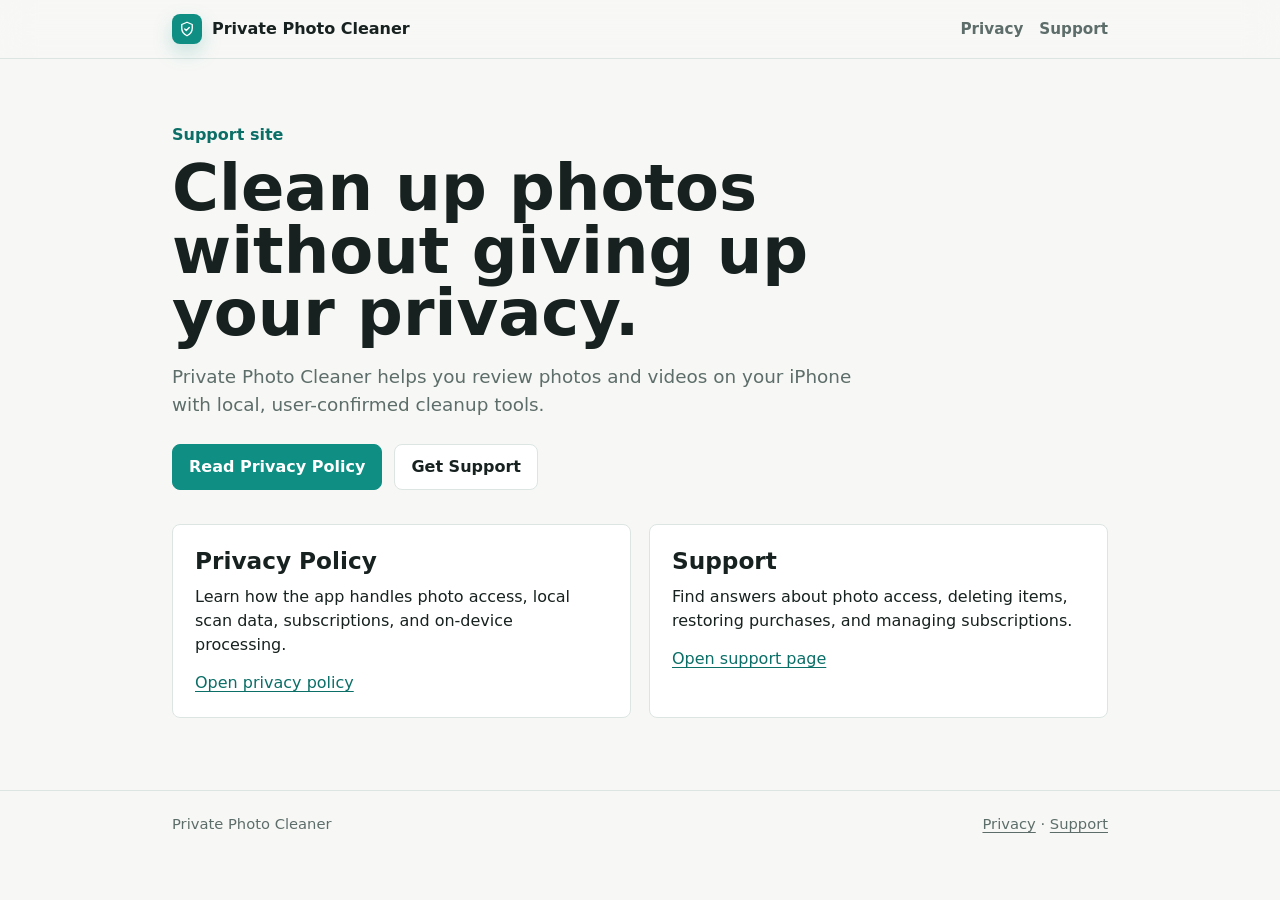
==== index.html @ 6031fc61 "Add files via upload" ====
<!doctype html>
<html lang="en">
  <head>
    <meta charset="utf-8">
    <meta name="viewport" content="width=device-width, initial-scale=1">
    <title>Private Photo Cleaner</title>
    <meta name="description" content="Support and privacy information for Private Photo Cleaner.">
    <link rel="stylesheet" href="./assets/styles.css">
  </head>
  <body>
    <header class="site-header">
      <nav class="nav" aria-label="Main navigation">
        <a class="brand" href="./" aria-label="Private Photo Cleaner home">
          <span class="brand-mark" aria-hidden="true">
            <svg viewBox="0 0 24 24" fill="none" stroke="currentColor" stroke-width="1.8" stroke-linecap="round" stroke-linejoin="round">
              <path d="M12 3l7 3v5c0 5-3 8-7 10-4-2-7-5-7-10V6z"></path>
              <path d="M9 12l2 2 4-4"></path>
            </svg>
          </span>
          <span>Private Photo Cleaner</span>
        </a>
        <div class="nav-links">
          <a href="./privacy/">Privacy</a>
          <a href="./support/">Support</a>
        </div>
      </nav>
    </header>

    <main class="page">
      <section class="hero">
        <div>
          <p class="eyebrow">Support site</p>
          <h1>Clean up photos without giving up your privacy.</h1>
          <p class="lead">Private Photo Cleaner helps you review photos and videos on your iPhone with local, user-confirmed cleanup tools.</p>
          <div class="actions">
            <a class="button primary" href="./privacy/">Read Privacy Policy</a>
            <a class="button" href="./support/">Get Support</a>
          </div>
        </div>
      </section>

      <section class="grid" aria-label="Key pages">
        <article class="card">
          <h2>Privacy Policy</h2>
          <p>Learn how the app handles photo access, local scan data, subscriptions, and on-device processing.</p>
          <a href="./privacy/">Open privacy policy</a>
        </article>
        <article class="card">
          <h2>Support</h2>
          <p>Find answers about photo access, deleting items, restoring purchases, and managing subscriptions.</p>
          <a href="./support/">Open support page</a>
        </article>
      </section>
    </main>

    <footer class="site-footer">
      <div class="footer-inner">
        <span>Private Photo Cleaner</span>
        <span><a href="./privacy/">Privacy</a> · <a href="./support/">Support</a></span>
      </div>
    </footer>
  </body>
</html>
---- assets/styles.css ----
:root {
  color-scheme: light;
  --bg: #f7f8f6;
  --surface: #ffffff;
  --surface-soft: #eef6f4;
  --text: #17211f;
  --muted: #5d6d69;
  --line: #dce5e2;
  --accent: #0f8f84;
  --accent-dark: #0b6f67;
  --shadow: 0 18px 45px rgba(23, 33, 31, 0.08);
}

* {
  box-sizing: border-box;
}

html {
  font-family: Inter, ui-sans-serif, system-ui, -apple-system, BlinkMacSystemFont, "Segoe UI", sans-serif;
  line-height: 1.5;
  background: var(--bg);
  color: var(--text);
}

body {
  margin: 0;
  min-width: 320px;
}

a {
  color: var(--accent-dark);
  text-decoration-thickness: 0.08em;
  text-underline-offset: 0.18em;
}

a:hover {
  color: var(--accent);
}

.site-header {
  border-bottom: 1px solid var(--line);
  background: rgba(247, 248, 246, 0.88);
  backdrop-filter: blur(16px);
  position: sticky;
  top: 0;
  z-index: 10;
}

.nav {
  max-width: 980px;
  margin: 0 auto;
  padding: 14px 22px;
  display: flex;
  align-items: center;
  justify-content: space-between;
  gap: 18px;
}

.brand {
  display: inline-flex;
  align-items: center;
  gap: 10px;
  color: var(--text);
  font-weight: 700;
  text-decoration: none;
}

.brand-mark {
  width: 30px;
  height: 30px;
  border-radius: 8px;
  display: inline-grid;
  place-items: center;
  background: var(--accent);
  color: #ffffff;
  box-shadow: 0 8px 20px rgba(15, 143, 132, 0.22);
}

.brand-mark svg,
.icon svg {
  display: block;
  width: 18px;
  height: 18px;
}

.nav-links {
  display: flex;
  align-items: center;
  gap: 16px;
  flex-wrap: wrap;
  justify-content: flex-end;
  font-size: 0.95rem;
  font-weight: 600;
}

.nav-links a {
  color: var(--muted);
  text-decoration: none;
}

.nav-links a[aria-current="page"],
.nav-links a:hover {
  color: var(--accent-dark);
}

.page {
  max-width: 980px;
  margin: 0 auto;
  padding: 54px 22px 72px;
}

.hero {
  display: grid;
  grid-template-columns: minmax(0, 1fr);
  gap: 22px;
  padding: 10px 0 34px;
}

.eyebrow {
  color: var(--accent-dark);
  font-weight: 750;
  letter-spacing: 0;
  margin: 0 0 10px;
}

h1 {
  font-size: clamp(2.35rem, 5vw, 4.4rem);
  line-height: 0.98;
  letter-spacing: 0;
  margin: 0;
  max-width: 820px;
}

.lead {
  max-width: 720px;
  margin: 18px 0 0;
  color: var(--muted);
  font-size: 1.15rem;
}

.actions {
  display: flex;
  flex-wrap: wrap;
  gap: 12px;
  margin-top: 26px;
}

.button {
  display: inline-flex;
  align-items: center;
  justify-content: center;
  min-height: 44px;
  padding: 10px 16px;
  border: 1px solid var(--line);
  border-radius: 8px;
  background: var(--surface);
  color: var(--text);
  font-weight: 700;
  text-decoration: none;
}

.button.primary {
  border-color: var(--accent);
  background: var(--accent);
  color: #ffffff;
}

.button:hover {
  transform: translateY(-1px);
}

.content {
  display: grid;
  grid-template-columns: minmax(0, 1fr);
  gap: 18px;
}

.panel {
  background: var(--surface);
  border: 1px solid var(--line);
  border-radius: 8px;
  box-shadow: var(--shadow);
  padding: 26px;
}

.grid {
  display: grid;
  grid-template-columns: repeat(2, minmax(0, 1fr));
  gap: 18px;
}

.card {
  background: var(--surface);
  border: 1px solid var(--line);
  border-radius: 8px;
  padding: 22px;
}

.card h2,
.panel h2 {
  margin-top: 0;
}

h2 {
  font-size: 1.45rem;
  line-height: 1.2;
  letter-spacing: 0;
  margin: 34px 0 10px;
}

h3 {
  font-size: 1.08rem;
  margin: 24px 0 8px;
}

p {
  margin: 0 0 14px;
}

ul {
  margin: 10px 0 18px;
  padding-left: 1.2rem;
}

li {
  margin: 6px 0;
}

.summary-list {
  list-style: none;
  padding: 0;
  margin: 0;
  display: grid;
  gap: 10px;
}

.summary-list li {
  display: flex;
  gap: 10px;
  align-items: flex-start;
  margin: 0;
}

.icon {
  flex: 0 0 26px;
  width: 26px;
  height: 26px;
  border-radius: 7px;
  display: inline-grid;
  place-items: center;
  background: var(--surface-soft);
  color: var(--accent-dark);
}

.meta {
  color: var(--muted);
  font-size: 0.95rem;
}

.contact-box {
  background: var(--surface-soft);
  border: 1px solid #cfe4df;
  border-radius: 8px;
  padding: 18px;
}

.site-footer {
  border-top: 1px solid var(--line);
  color: var(--muted);
  font-size: 0.92rem;
}

.footer-inner {
  max-width: 980px;
  margin: 0 auto;
  padding: 22px;
  display: flex;
  justify-content: space-between;
  gap: 14px;
  flex-wrap: wrap;
}

.footer-inner a {
  color: var(--muted);
}

@media (max-width: 720px) {
  .nav {
    align-items: flex-start;
    flex-direction: column;
  }

  .nav-links {
    justify-content: flex-start;
  }

  .page {
    padding-top: 38px;
  }

  .grid {
    grid-template-columns: 1fr;
  }

  .panel,
  .card {
    padding: 20px;
  }
}
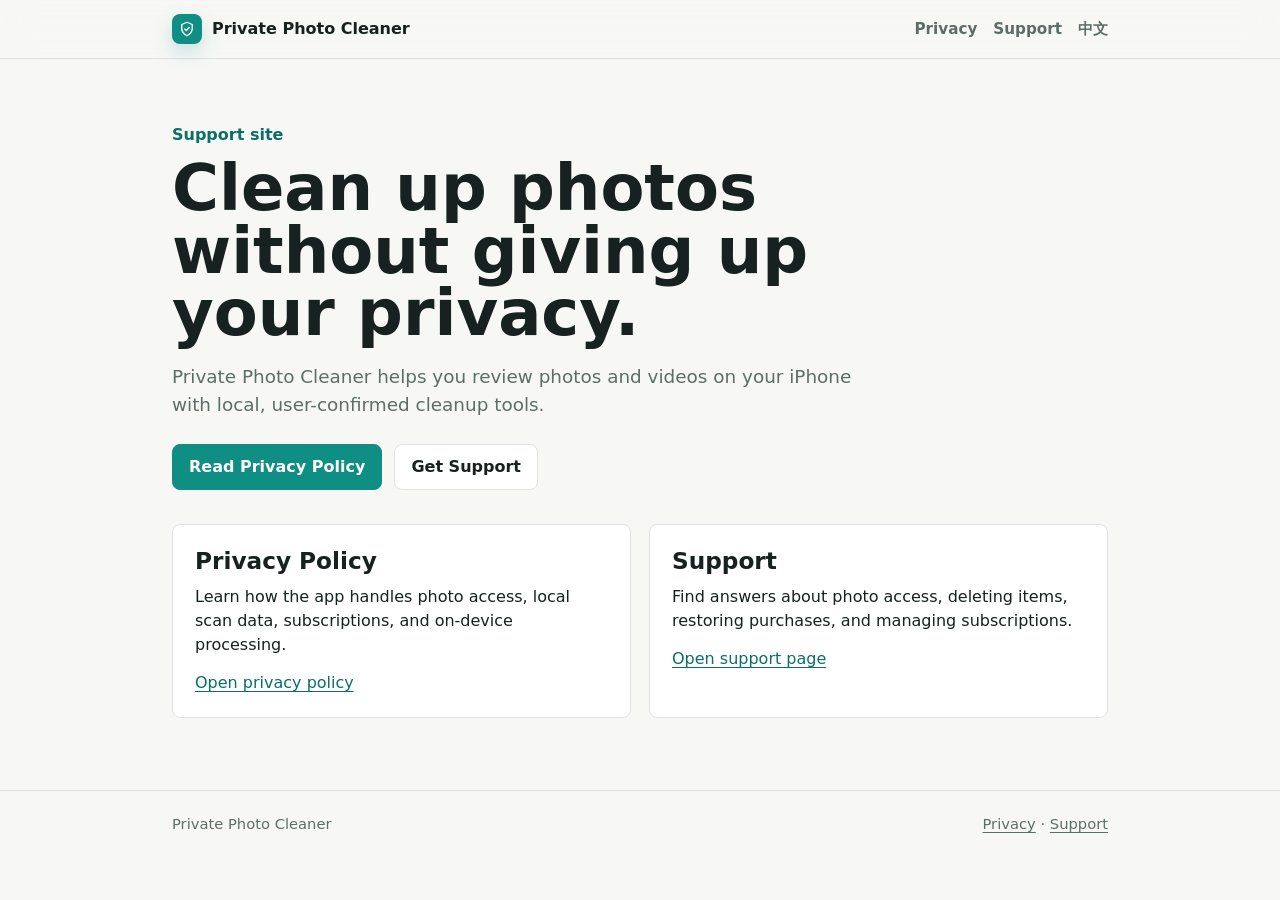
==== commit 5b40e162: "Add files via upload" ====
--- a/index.html
+++ b/index.html
@@ -22,6 +22,7 @@
         <div class="nav-links">
           <a href="./privacy/">Privacy</a>
           <a href="./support/">Support</a>
+          <a href="./zh/privacy/">中文</a>
         </div>
       </nav>
     </header>
@@ -61,4 +62,3 @@
     </footer>
   </body>
 </html>
-
